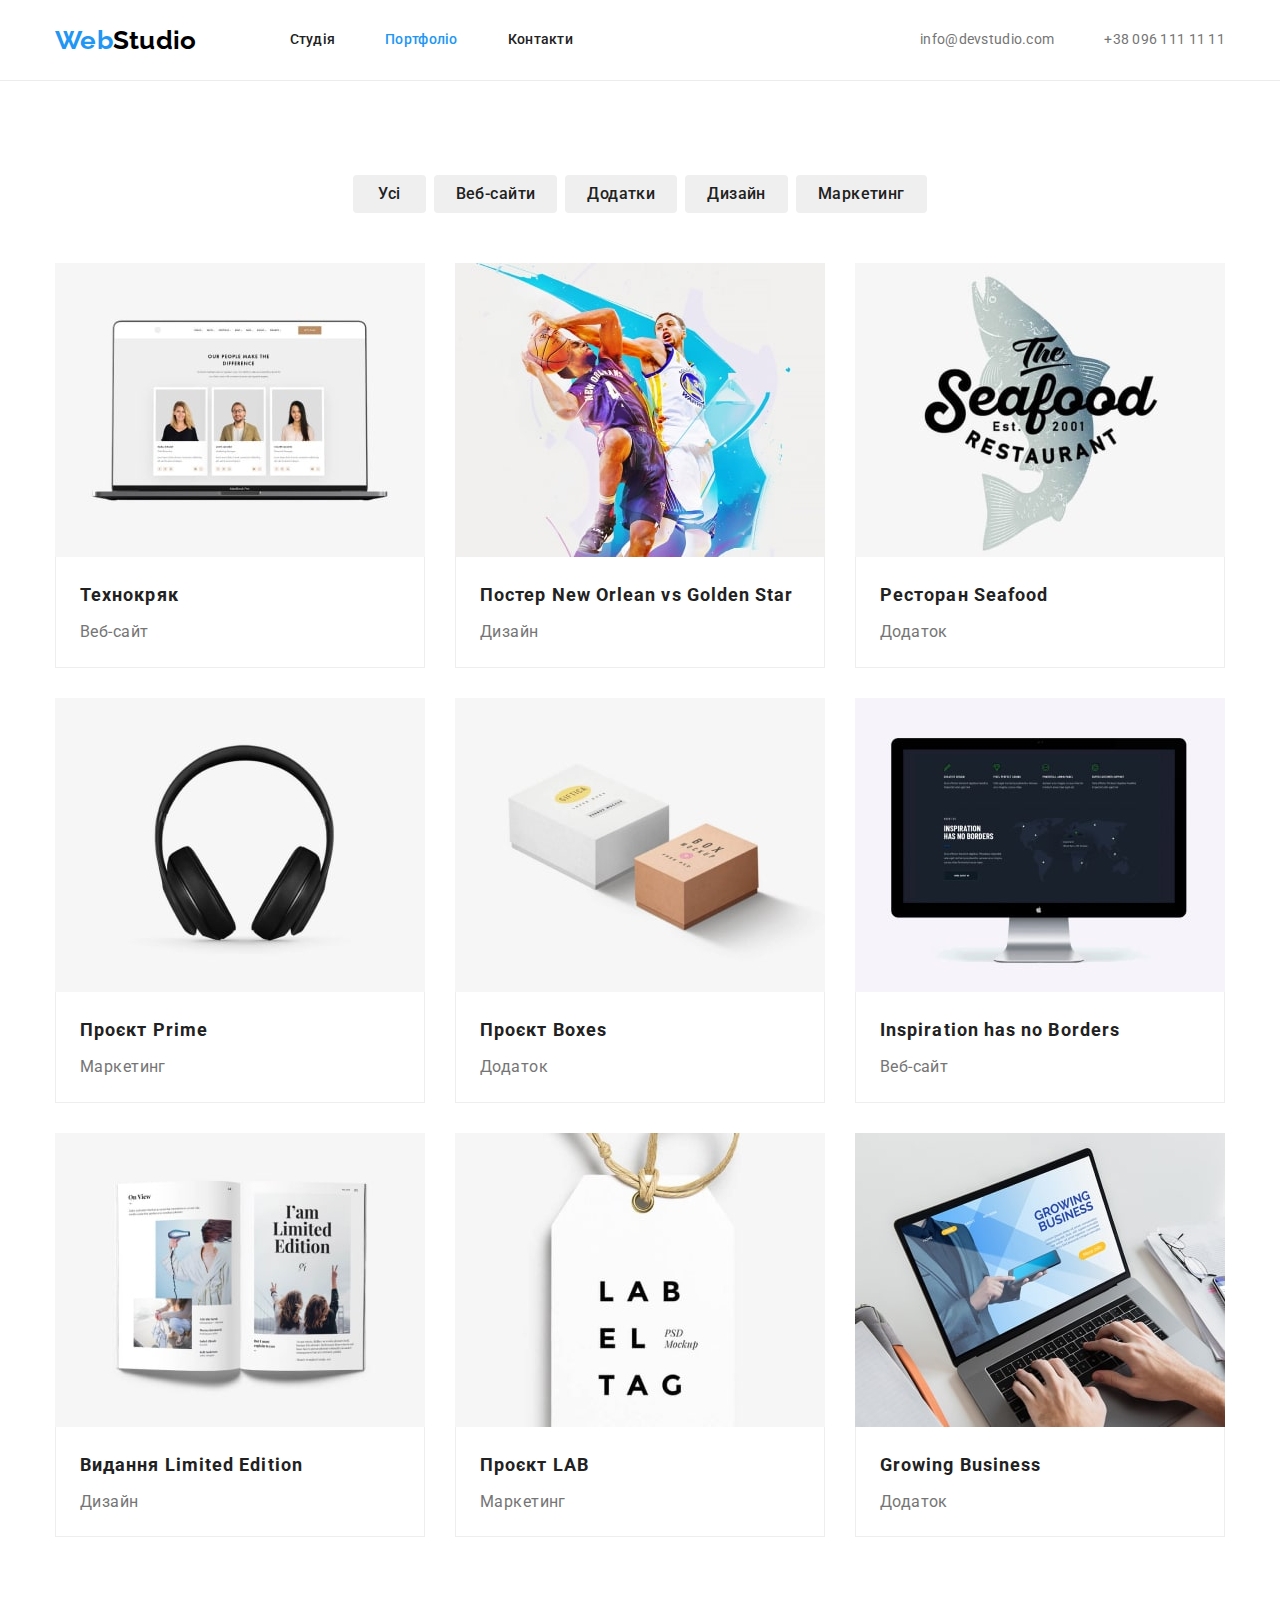
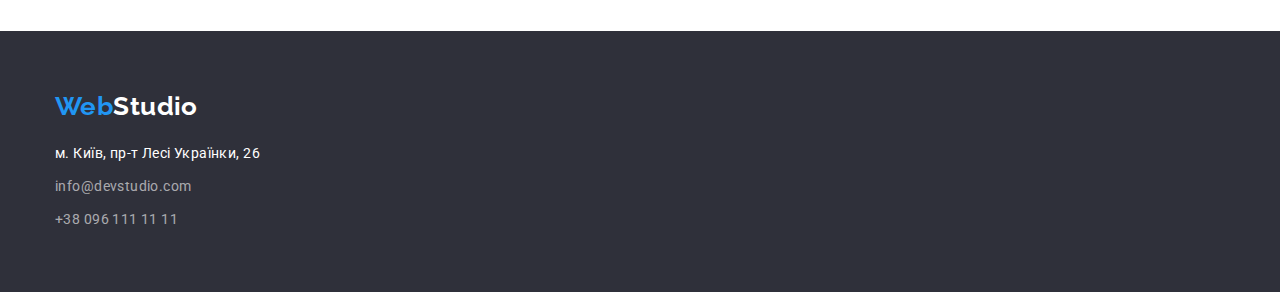
==== portfolio.html @ f3ba5140 "added initial files" ====
<!DOCTYPE html>
<html lang="uk">
<head>
    <meta charset="UTF-8">
    <meta http-equiv="X-UA-Compatible" content="IE=edge">
    <meta name="viewport" content="width=device-width, initial-scale=1.0">
    <title>WebStudio</title>
    <link
        href="https://fonts.googleapis.com/css2?family=Raleway:wght@700&family=Roboto:wght@400;500;700;900&display=swap"
        rel="stylesheet" />
    <link rel="stylesheet" href="https://cdnjs.cloudflare.com/ajax/libs/modern-normalize/1.1.0/modern-normalize.min.css"/>
    <link rel="stylesheet" href="./css/styles.css"/>
</head>

<body>
    <header class="header">
        <div class="container">
            <nav class="header-nav">
                <a class="logo" href="./index.html"><span class="logo-web">Web</span>Studio</a>
                <ul class="header-nav-list list">
                    <li class="item"><a class="header-nav-link link" href="./index.html">Студія</a></li>
                    <li class="item"><a class="header-nav-link link current" href="./portfolio.html">Портфоліо</a></li>
                    <li class="item"><a class="header-nav-link link" href="#">Контакти</a></li>
                </ul>
            </nav>
            <ul class="header-contact-list list">
                <li class="item">
                    <a class="header-contact-link link" href="mailto:info@devstudio.com">info@devstudio.com</a>
                </li>
                <li class="item">
                    <a class="header-contact-link link" href="tel:+380961111111">+38 096 111 11 11</a>
                </li>
            </ul>
        </div>
    </header>

    <main>
        <!-- Our Projects Section -->
        <section class="projects">
            <div class="container">
                <h1 class="visually-hidden">Наші роботи</h1>
                <ul class="projects-btn-list list">
                    <li class="item"><button class="projects-btn main-btn" type="button">Усі</button></li>
                    <li class="item"><button class="projects-btn" type="button">Веб-сайти</button></li>
                    <li class="item"><button class="projects-btn" type="button">Додатки</button></li>
                    <li class="item"><button class="projects-btn" type="button">Дизайн</button></li>
                    <li class="item"><button class="projects-btn" type="button">Маркетинг</button></li>
                </ul>
                <ul class="projects-list list">
                    <li class="item">
                        <a class="projects-link link" href="#">
                            <img class="projects-list-img" src="./images/projects/projects-img-1.jpg" alt="Технокряк" width="370"
                                height="294">
                            <div class="card-border">
                                <h2 class="projects-list-title">Технокряк</h2>
                                <p class="projects-list-category">Веб-сайт</p>
                            </div>
                        </a>
                    </li>
                    <li class="item">
                        <a class="projects-link link" href="#">
                            <img class="projects-list-img" src="./images/projects/projects-img-2.jpg"
                                alt="Постер New Orlean vs Golden Star" width="370" height="294">
                            <div class="card-border">
                                <h2 class="projects-list-title">Постер New Orlean vs Golden Star</h2>
                                <p class="projects-list-category">Дизайн</p>
                            </div>
                        </a>
                    </li>
                    <li class="item">
                        <a class="projects-link link" href="#">
                            <img class="projects-list-img" src="./images/projects/projects-img-3.jpg" alt="Ресторан Seafood" width="370"
                                height="294">
                            <div class="card-border">
                                <h2 class="projects-list-title">Ресторан Seafood</h2>
                                <p class="projects-list-category">Додаток</p>
                            </div>          
                        </a>
                    </li>
                    <li class="item">
                        <a class="projects-link link" href="#">
                            <img class="projects-list-img" src="./images/projects/projects-img-4.jpg" alt="Проєкт Prime" width="370"
                                height="294">
                            <div class="card-border">
                                <h2 class="projects-list-title">Проєкт Prime</h2>
                                <p class="projects-list-category">Маркетинг</p>
                            </div>        
                        </a>
                    </li>
                    <li class="item">
                        <a class="projects-link link" href="#">
                            <img class="projects-list-img" src="./images/projects/projects-img-5.jpg" alt="Проєкт Boxes" width="370"
                                height="294">
                            <div class="card-border">
                                <h2 class="projects-list-title">Проєкт Boxes</h2>
                                <p class="projects-list-category">Додаток</p>
                            </div>      
                        </a>
                    </li>
                    <li class="item">
                        <a class="projects-link link" href="#">
                            <img class="projects-list-img" src="./images/projects/projects-img-6.jpg" alt="Inspiration has no Borders"
                                width="370" height="294">
                            <div class="card-border">
                                <h2 class="projects-list-title">Inspiration has no Borders</h2>
                                <p class="projects-list-category">Веб-сайт</p>
   
                            </div>                   
                        </a>
                    </li>
                    <li class="item">
                        <a class="projects-link link" href="#">
                            <img class="projects-list-img" src="./images/projects/projects-img-7.jpg" alt="Видання Limited Edition"
                                width="370" height="294">
                            <div class="card-border">
                                <h2 class="projects-list-title">Видання Limited Edition</h2>
                                <p class="projects-list-category">Дизайн</p>
        
                            </div>                
                        </a>
                    </li>
                    <li class="item">
                        <a class="projects-link link" href="#">
                            <img class="projects-list-img" src="./images/projects/projects-img-8.jpg" alt="Проєкт LAB" width="370"
                                height="294">
                            <div class="card-border">
                                <h2 class="projects-list-title">Проєкт LAB</h2>
                                <p class="projects-list-category">Маркетинг</p>
                  
                            </div>   
                        </a>
                    </li>
                    <li class="item">
                        <a class="projects-link link" href="#">
                            <img class="projects-list-img" src="./images/projects/projects-img-9.jpg" alt="Growing Business" width="370"
                                height="294">
                            <div class="card-border">
                                <h2 class="projects-list-title">Growing Business</h2>
                                <p class="projects-list-category">Додаток</p>
              
                            </div>         
                        </a>
                    </li>
                </ul>
            </div>
        </section>
    </main> 
    <footer class="footer">
        <div class="container">
            <a class="logo" href="./index.html"><span class="logo-web">Web</span>Studio</a>
            <address class="footer-address">
                <ul class="footer-list list">
                    <li class="item"><a class="footer-list-link link address" href="https://goo.gl/maps/mnZD3GT6xmmtejTY8"
                            rel="noopener noreferrer nofollow" target="_blank">м. Київ, пр-т Лесі Українки, 26</a></li>
                    <li class="item"><a class="footer-list-link link"
                            href="mailto:info@devstudio.com">info@devstudio.com</a></li>
                    <li class="item"><a class="footer-list-link link" href="tel:+380961111111">+38 096 111 11 11</a></li>
                </ul>
            </address>
        </div>
    </footer>
</body>
---- css/styles.css ----
:root {
    --first-primary-color: #212121;
    --second-primary-color: #757575;
    --accent-color: #2196F3;
    --white: #FFFFFF;
    --black: #000000;
    --grey: rgba(255, 255, 255, 0.6);
    --secondary-background-color: #2F303A;
    --additional-background-color: #F5F4FA;
    --active-btn-color: #188CE8;
}
/* body */
body {
    font-family: "Roboto", sans-serif;
    font-size: 14px;
    letter-spacing: 0.03em;
    color: var(--first-primary-color);
    background-color: var(--white);
}
/* link */
.link {
    text-decoration: none;
}
/* glabal margins reset */
h1,h2,h3,h4,h5,h6,p,ul {
    margin-top: 0;
    margin-bottom: 0;
}
/* img */
img {
    display: block;
    max-width: 100%;
}
.container {
    margin-left: auto;
    margin-right: auto;
    padding-left: 15px;
    padding-right: 15px;
    width: 1200px;
}

/* header */
.logo {
    font-family:"Raleway", sans-serif;
    font-weight: 700;
    font-size: 26px;
    line-height: 1.19;
    text-decoration: none;
}

.header {
    border-bottom-width: 1px;
    border-bottom-style: solid;
    border-bottom-color:#ECECEC;
}

.header .logo {
    margin-right: 93px;
    color: var(--black);
}

.list {
    list-style: none;
    padding-left: 0px;
}

header > .container {
    align-items: center;
    display: flex;
}

.header-nav {
    display: flex;
    align-items: center;

    font-weight: 500;
    line-height: 1.14;
    letter-spacing: 0.02em;
}

.header-nav-list {
    align-items: center;
    display: flex;
}

.header-nav-list .item:not(:last-child) {
    margin-right: 50px;
}
.header-nav-link {
    display: block;
    padding-top: 32px;
    padding-bottom: 32px;

    letter-spacing: 0.02em;
    color: var(--first-primary-color);
}

.link.current {
    color: var(--accent-color);
}

.header-contact-list {
    display: flex;
    margin-left: auto;
}

.header-contact-list .item + .item {
    margin-left: 50px;
}
.header-contact-link {
    display: block;
    padding-top: 32px;
    padding-bottom: 32px;

    color: var(--second-primary-color);
    letter-spacing: 0.02em;
    line-height: 1.14;
}
/* sections */
section {
    padding-top: 94px;
    padding-bottom: 94px;
}
section.other-paddings {
    padding-top: 200px;
    padding-bottom: 200px;
}
section.no-bottom-padding {
    padding-bottom: 0px;
}

/* hero */
.hero {
    background-color: var(--secondary-background-color);
    text-align: center;
}

.hero-title {
    margin-bottom: 30px;
    margin-left: auto;
    margin-right: auto;
    width: 696px;

    font-weight: 900;
    font-size: 44px;
    line-height: 1.36;
    text-align: center;
    letter-spacing: 0.06em;
    text-transform: uppercase;
    color: var(--white);
}

.hero-btn {
    padding: 10px 32px;

    font-weight: 700;
    font-size: 16px;
    line-height: 1.86;
    text-align: center;
    letter-spacing: 0.06em;
    font-family: inherit;

    border-radius: 4px;
    border: none;
    background-color: var(--accent-color);
    color: var(--white);
    cursor: pointer;
    
}
.hero-btn:hover, .hero-btn:focus {
    background-color: var(--active-btn-color);
}
/* Advantages Section */
.advantages-list {
    display: flex;
}

.advantages-list .item:not(:last-child) {
    margin-right: 30px;
}

.advantages-list .item {
    width: calc((100%-90px)/4);
}
.advantages-list-title {
    margin-bottom: 10px;

    font-weight: 700;
    line-height: 1.14;
    letter-spacing: 0.03em;
    text-transform: uppercase;
}
.advantages-list-descr {
    line-height: 1.71;
    color: var(--second-primary-color)
}
/* About Section */
.about-title {
    margin-bottom: 50px;

    font-weight: 700;
    font-size: 36px;
    line-height: 1.17;
    text-align: center;
}

.about-list {
    display: flex;
}

.about-list .item:not(:last-child) {
    margin-right: 30px;
}
/* Our Team Section */
.team {
   background-color: var(--additional-background-color);
}
.team-title {
    margin-bottom: 50px;

    font-weight: 700;
    font-size: 36px;
    line-height: 1.17;
    text-align: center;
}

.team-list {
    display: flex;
}

.team-list .item {
    background-color: var(--white);
    border-radius: 0px 0px 4px 4px;
}

.team-list .item:not(:last-child) {
    margin-right: 30px;
}

.team-list-title {
    margin-bottom: 10px;

    font-weight: 500;
    font-size: 16px;
    line-height: 1.17;
    text-align: center;
}
.team-list-descr {
    font-size: 16px;
    line-height: 1.19;
    text-align: center;
    color: var(--second-primary-color)
}

.team-container {
    padding-top: 30px;
    padding-bottom: 30px;
}

/* footer */
.footer .logo {
    display: block;
    margin-bottom: 20px;
    color: var(--white);
}


.logo-web {
    color: var(--accent-color);
}

.footer {
    background-color: var(--secondary-background-color);
}

.footer > .container {
    padding-top: 60px;
    padding-bottom: 60px;
}

.footer-list .item:not(:last-child) {
    margin-bottom: 9px;
}

.footer-list-link {
    line-height: 1.71;    
    color: var(--grey);
    font-style: inherit;
}
.footer-address{
    font-style: normal;
}
.address {
    color: var(--white)
}

.link:hover,
.link:focus {
    color: var(--accent-color);
}
.visually-hidden {
    position: absolute;
    white-space: nowrap;
    width: 1px;
    height: 1px;
    overflow: hidden;
    border: 0;
    padding: 0;
    clip: rect(0 0 0 0);
    clip-path: inset(50%);
    margin: -1px;
}
.list {
    list-style: none;
}

/* portfolio.html */
/* Projects Section */
.projects-btn-list {
    display: flex;
    justify-content: center;
    margin-bottom: 50px;
}

.projects-btn-list .item:not(:last-child) {
    margin-right: 8px;
}

.projects-list {
    display: flex;
    flex-wrap: wrap;
}

.projects-list .item {
    flex-basis: calc((100% - 60px) / 3);
    margin-right: 30px;
    margin-bottom: 30px;
    box-sizing: border-box;
}

.projects-list .item:nth-child(3n) {
    margin-right: 0px;
}
.card-border {
    padding: 20px 24px;

    border: 1px solid #EEEEEE;
    border-top: 0px;
}

.projects {
    margin-bottom: -30px;
}

.projects-list-title {
    margin-bottom: 4px;

    font-weight: 700;
    font-size: 18px;
    line-height: 2;
    letter-spacing: 0.06em;
    color: var(--first-primary-color);
}

.projects-list-category {
    font-size: 16px;
    line-height: 1.86;    
    color: var(--second-primary-color);
}

.projects-btn {
    padding: 6px 22px;

    font-family: inherit;
    font-weight: 500;
    font-size: 16px;
    line-height: 1.63;
    text-align: center;
    color: inherit;
    letter-spacing: inherit;
    cursor: pointer;
    border-radius: 4px;
    border: none;
}
.projects-btn.main-btn {
    padding: 6px 25px;
}

.projects-btn:hover,
.projects-btn:focus {
    background-color: var(--accent-color);
    color:var(--white)
}
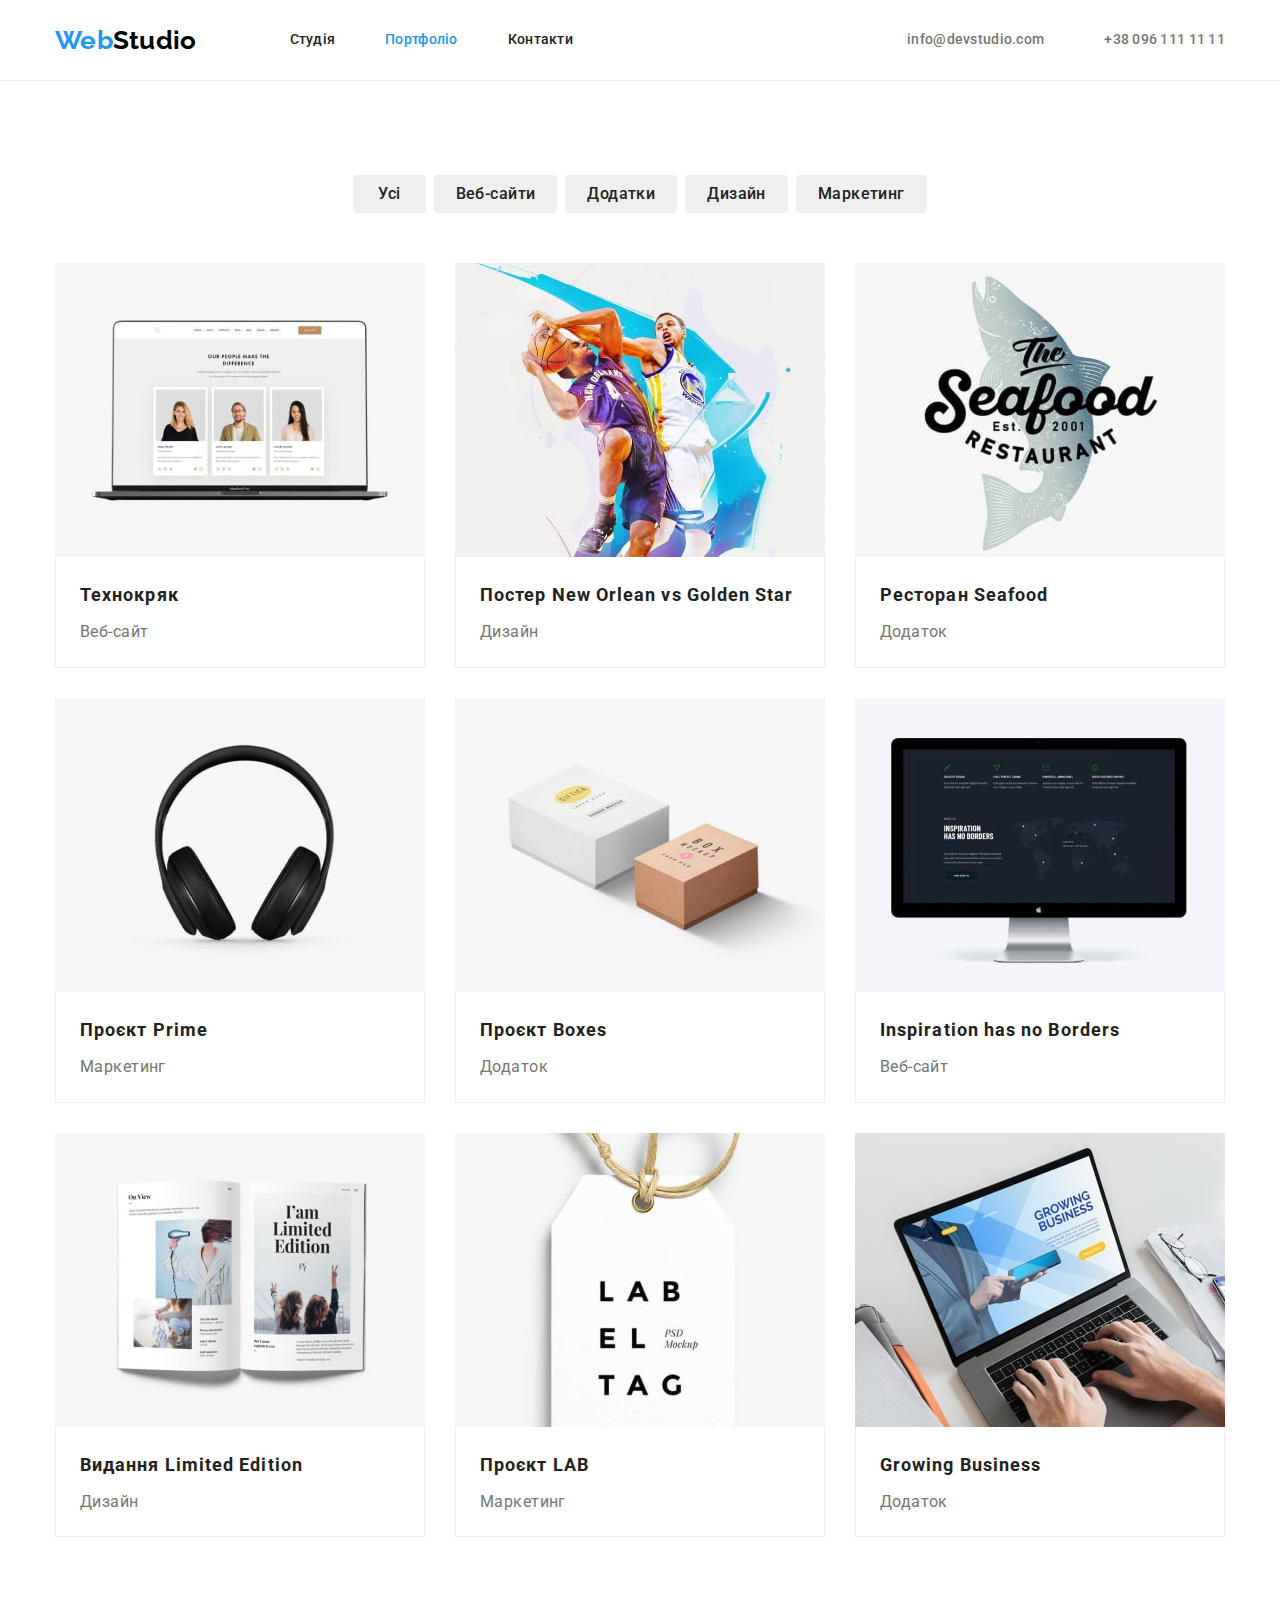
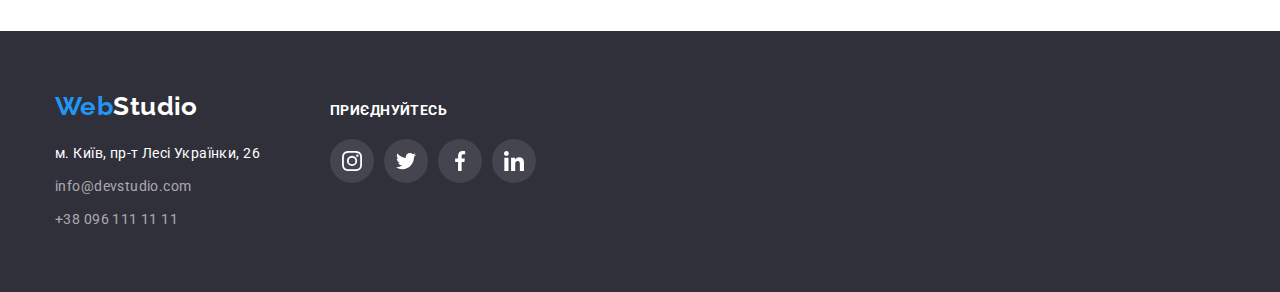
==== commit 1869433e: "added decorative elements" ====
--- a/portfolio.html
+++ b/portfolio.html
@@ -147,16 +147,53 @@
     </main> 
     <footer class="footer">
         <div class="container">
-            <a class="logo" href="./index.html"><span class="logo-web">Web</span>Studio</a>
-            <address class="footer-address">
-                <ul class="footer-list list">
-                    <li class="item"><a class="footer-list-link link address" href="https://goo.gl/maps/mnZD3GT6xmmtejTY8"
-                            rel="noopener noreferrer nofollow" target="_blank">м. Київ, пр-т Лесі Українки, 26</a></li>
-                    <li class="item"><a class="footer-list-link link"
-                            href="mailto:info@devstudio.com">info@devstudio.com</a></li>
-                    <li class="item"><a class="footer-list-link link" href="tel:+380961111111">+38 096 111 11 11</a></li>
+            <div class="footer-contacts">
+                <a class="logo" href="./index.html"><span class="logo-web">Web</span>Studio</a>
+                <address class="footer-address">
+                    <ul class="footer-list list">
+                        <li class="item"><a class="footer-list-link link address"
+                                href="https://goo.gl/maps/mnZD3GT6xmmtejTY8" rel="noopener noreferrer nofollow"
+                                target="_blank">м. Київ, пр-т Лесі Українки, 26</a></li>
+                        <li class="item"><a class="footer-list-link link"
+                                href="mailto:info@devstudio.com">info@devstudio.com</a></li>
+                        <li class="item"><a class="footer-list-link link" href="tel:+380961111111">+38 096 111 11 11</a>
+                        </li>
+                    </ul>
+                </address>
+            </div>
+            <div class="footer-socials">
+                <p class="call-to-action">Приєднуйтесь</p>
+                <ul class="socials-list list">
+                    <li class="socials-item">
+                        <a class="socials-link link" href="#">
+                            <svg class="socials-icon">
+                                <use href="./images/svg/sprite.svg#icon-instagram"></use>
+                            </svg>
+                        </a>
+                    </li>
+                    <li class="socials-item">
+                        <a class="socials-link link" href="#">
+                            <svg class="socials-icon">
+                                <use href="./images/svg/sprite.svg#icon-twitter"></use>
+                            </svg>
+                        </a>
+                    </li>
+                    <li class="socials-item">
+                        <a class="socials-link link" href="#">
+                            <svg class="socials-icon">
+                                <use href="./images/svg/sprite.svg#icon-facebook"></use>
+                            </svg>
+                        </a>
+                    </li>
+                    <li class="socials-item">
+                        <a class="socials-link link" href="#">
+                            <svg class="socials-icon">
+                                <use href="./images/svg/sprite.svg#icon-linkedin"></use>
+                            </svg>
+                        </a>
+                    </li>
                 </ul>
-            </address>
+            </div>
         </div>
     </footer>
 </body>--- a/css/styles.css
+++ b/css/styles.css
@@ -8,6 +8,7 @@
     --secondary-background-color: #2F303A;
     --additional-background-color: #F5F4FA;
     --active-btn-color: #188CE8;
+    --icon-color: #AFB1B8;
 }
 /* body */
 body {
@@ -39,6 +40,15 @@
     width: 1200px;
 }
 
+.section-title {
+    margin-bottom: 50px;
+    
+    font-weight: 700;
+    font-size: 36px;
+    line-height: 1.17;
+    text-align: center;
+}
+
 /* header */
 .logo {
     font-family:"Raleway", sans-serif;
@@ -95,7 +105,7 @@
     color: var(--first-primary-color);
 }
 
-.link.current {
+.header-nav-link.current {
     color: var(--accent-color);
 }
 
@@ -107,15 +117,30 @@
 .header-contact-list .item + .item {
     margin-left: 50px;
 }
+
 .header-contact-link {
-    display: block;
+    display: flex;
     padding-top: 32px;
     padding-bottom: 32px;
-
-    color: var(--second-primary-color);
+    margin-left: 10px;
+
     letter-spacing: 0.02em;
     line-height: 1.14;
-}
+    font-weight: 500;
+    
+    color: var(--second-primary-color);
+}
+
+.icon-contact {
+    margin-right: 10px;
+    fill: currentColor;
+}
+
+.header-contact-list .item {
+    display: flex;
+    align-items: center;
+}
+
 /* sections */
 section {
     padding-top: 94px;
@@ -131,8 +156,18 @@
 
 /* hero */
 .hero {
+    max-width: 1600px;
+    min-height: 600px;
+    margin-left: auto;
+    margin-right: auto;
+
     background-color: var(--secondary-background-color);
     text-align: center;
+    background-image: linear-gradient(rgba(47, 48, 58, 0.4),rgba(47, 48, 58, 0.4)), url(../images/background/hero-bgd.jpg);
+    background-repeat: no-repeat;
+    background-position: center;
+    background-size: cover;
+    /* last 2?? */
 }
 
 .hero-title {
@@ -162,6 +197,7 @@
 
     border-radius: 4px;
     border: none;
+    box-shadow: 0px 4px 4px rgba(0, 0, 0, 0.15);
     background-color: var(--accent-color);
     color: var(--white);
     cursor: pointer;
@@ -182,6 +218,56 @@
 .advantages-list .item {
     width: calc((100%-90px)/4);
 }
+
+.advantages-container {
+    margin-bottom: 30px;
+    display: flex;
+    height: 120px;
+    width: 270px;
+    justify-content: center;
+    align-items: center;
+
+    background-color: var(--additional-background-color);
+    border-radius: 4px;
+}
+
+.advantages-icon {
+    width: 70px;
+    height: 70px;
+
+}
+/* додавання іконок в секції Переваги як псевдоелементи  */
+
+/* .advantages-list .item::before {
+    display: inline-block;
+    content: '';
+    height: 120px;
+    width: 270px;
+    background-color: var(--additional-background-color);
+    border-radius: 4px;
+    margin-bottom: 30px;
+
+    background-repeat: no-repeat;
+    background-position: center;
+    background-size: 70px 70px;
+}
+
+.icon-antenna::before {
+    background-image: url(../images/svg/antenna.svg);
+}
+
+.icon-clock::before {
+    background-image: url(../images/svg/clock.svg);
+}
+
+.icon-diagram::before {
+    background-image: url(../images/svg/diagram.svg);
+}
+
+.icon-astronaut::before {
+    background-image: url(../images/svg/astronaut.svg);
+} */
+
 .advantages-list-title {
     margin-bottom: 10px;
 
@@ -195,15 +281,6 @@
     color: var(--second-primary-color)
 }
 /* About Section */
-.about-title {
-    margin-bottom: 50px;
-
-    font-weight: 700;
-    font-size: 36px;
-    line-height: 1.17;
-    text-align: center;
-}
-
 .about-list {
     display: flex;
 }
@@ -215,14 +292,6 @@
 .team {
    background-color: var(--additional-background-color);
 }
-.team-title {
-    margin-bottom: 50px;
-
-    font-weight: 700;
-    font-size: 36px;
-    line-height: 1.17;
-    text-align: center;
-}
 
 .team-list {
     display: flex;
@@ -231,6 +300,7 @@
 .team-list .item {
     background-color: var(--white);
     border-radius: 0px 0px 4px 4px;
+    box-shadow: 0px 1px 3px rgba(0, 0, 0, 0.12), 0px 1px 1px rgba(0, 0, 0, 0.14), 0px 2px 1px rgba(0, 0, 0, 0.2);
 }
 
 .team-list .item:not(:last-child) {
@@ -246,10 +316,44 @@
     text-align: center;
 }
 .team-list-descr {
+    margin-bottom: 16px;
+
     font-size: 16px;
     line-height: 1.19;
     text-align: center;
     color: var(--second-primary-color)
+}
+
+.socials-list {
+    display: flex;
+    justify-content: center;
+}
+
+.socials-item:not(:last-child) {
+    margin-right: 10px;
+}
+
+.socials-link {
+    width: 44px;
+    height: 44px;
+    color: var(--icon-color);
+    background-color: var(--white);
+    border-radius: 50%;
+    display: flex;
+    justify-content: center;
+    align-items: center;
+}
+
+.socials-link.link:hover,
+.socials-link.link:focus {
+    color: var(--white);
+    background-color: var(--accent-color);
+}
+
+.socials-icon {
+    width: 20px;
+    height: 20px;
+    fill: currentColor;
 }
 
 .team-container {
@@ -257,14 +361,52 @@
     padding-bottom: 30px;
 }
 
+/* Clients Section */
+
+.clients-list {
+    display: flex;
+    justify-content: center;
+}
+
+.clients-list-item:not(:last-child) {
+    margin-right: 30px;
+}
+
+.clients-link {
+    width: 170px;
+    height: 92px;;
+    display: flex;
+    justify-content: center;
+    align-items: center;
+
+    color:  var(--icon-color);
+    border: 1px solid var(--icon-color);
+    border-radius: 4px; 
+}
+
+.clients-link:hover,
+.clients-link:focus {
+    color: var(--accent-color);
+    border-color: var(--accent-color);
+}
+
+.clients-icon {
+    width: 106px;
+    height: 60px;
+    fill: currentColor;
+}
+
 /* footer */
+.footer .container {
+    display: flex;
+    align-items: baseline;
+}
 .footer .logo {
     display: block;
     margin-bottom: 20px;
     color: var(--white);
 }
 
-
 .logo-web {
     color: var(--accent-color);
 }
@@ -293,11 +435,31 @@
 .address {
     color: var(--white)
 }
+/* footer socials */
+.footer-socials {
+    margin-left: 70px;
+}
+
+.call-to-action {
+    margin-bottom: 20px;
+
+    font-weight: 700;
+    line-height: 1.14;
+    text-transform: uppercase;
+
+    color: var(--white);
+}
+
+.footer .socials-link {
+    color: var(--white);
+    background-color: rgba(255, 255, 255, 0.1);;
+}
 
 .link:hover,
 .link:focus {
     color: var(--accent-color);
 }
+
 .visually-hidden {
     position: absolute;
     white-space: nowrap;
@@ -341,11 +503,21 @@
 .projects-list .item:nth-child(3n) {
     margin-right: 0px;
 }
+
 .card-border {
     padding: 20px 24px;
 
     border: 1px solid #EEEEEE;
     border-top: 0px;
+}
+
+.projects-link {
+    display: block;
+}
+
+.projects-link:hover, 
+.projects-link:focus {
+    box-shadow: 0px 1px 1px rgba(0, 0, 0, 0.12), 0px 4px 4px rgba(0, 0, 0, 0.06), 1px 4px 6px rgba(0, 0, 0, 0.16);
 }
 
 .projects {
@@ -389,5 +561,6 @@
 .projects-btn:hover,
 .projects-btn:focus {
     background-color: var(--accent-color);
-    color:var(--white)
+    color:var(--white);
+    box-shadow: 0px 3px 1px rgba(0, 0, 0, 0.1), 0px 1px 2px rgba(0, 0, 0, 0.08), 0px 2px 2px rgba(0, 0, 0, 0.12);
 }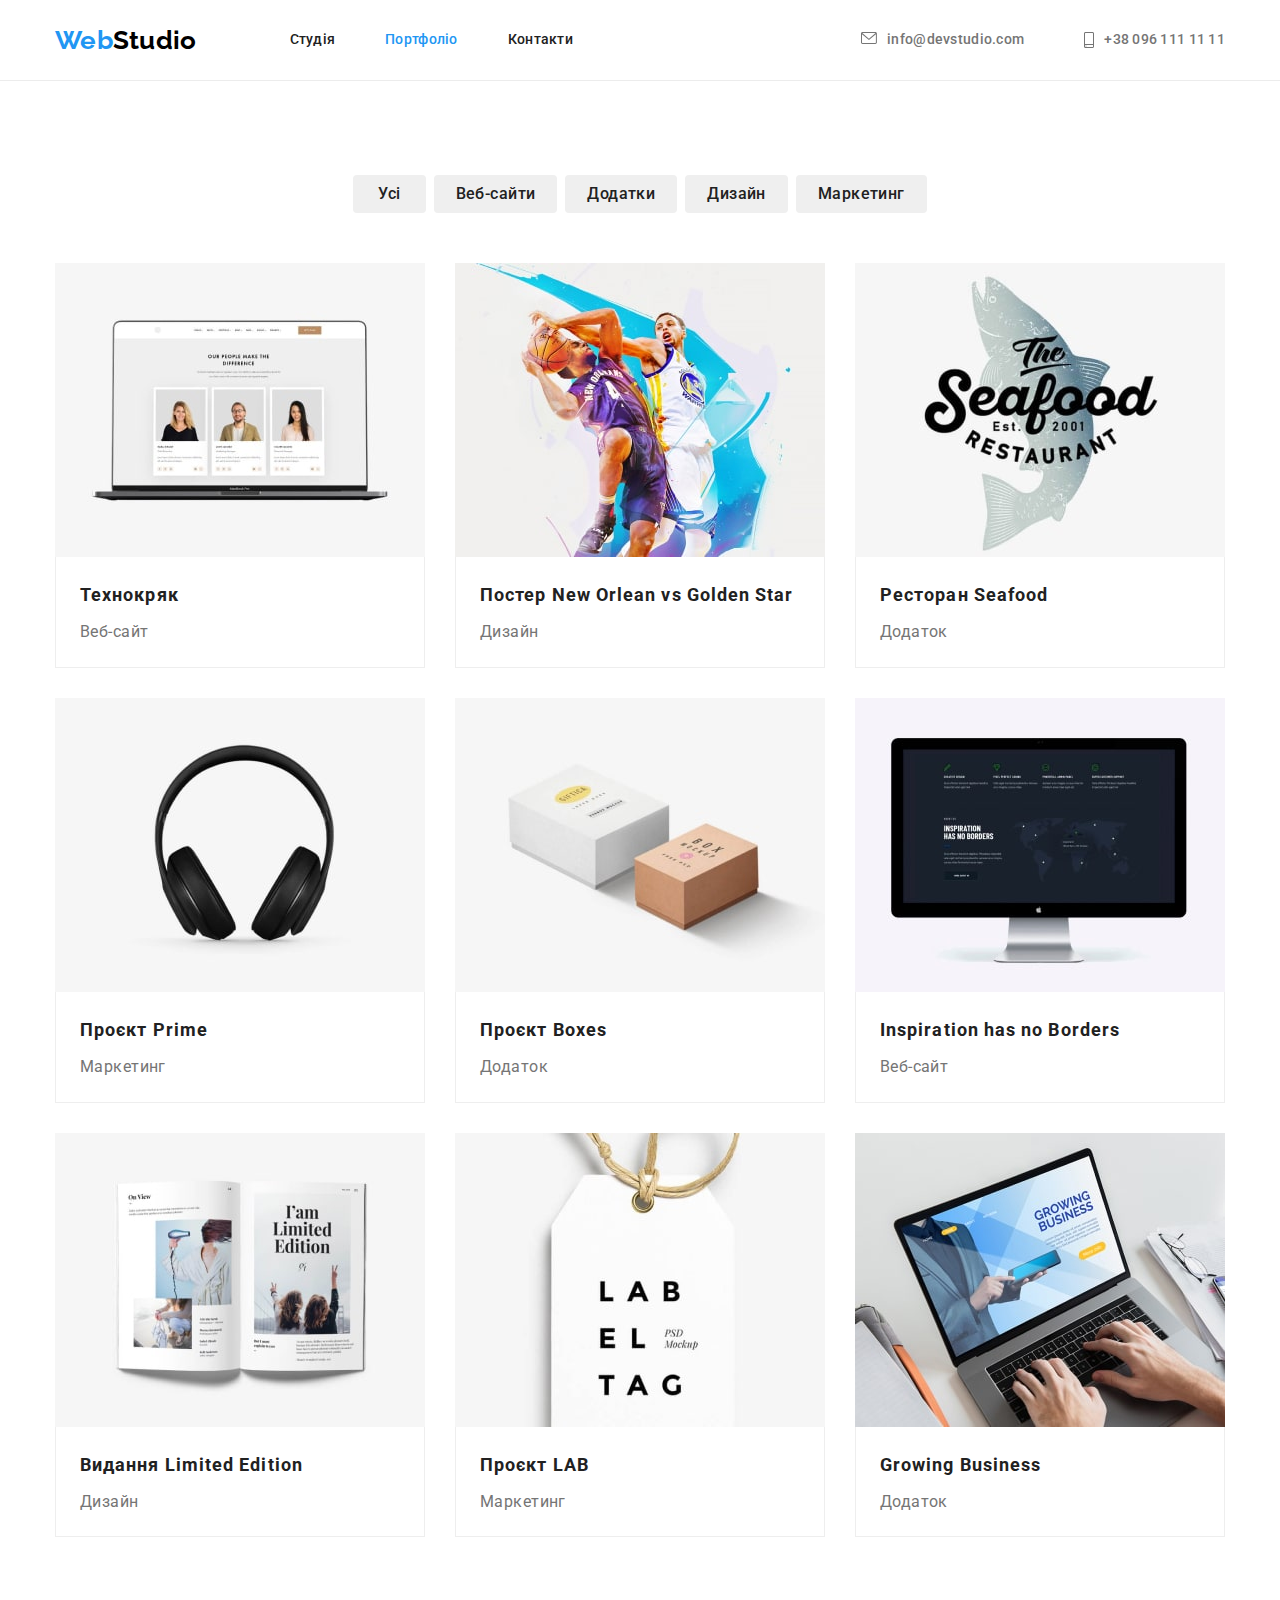
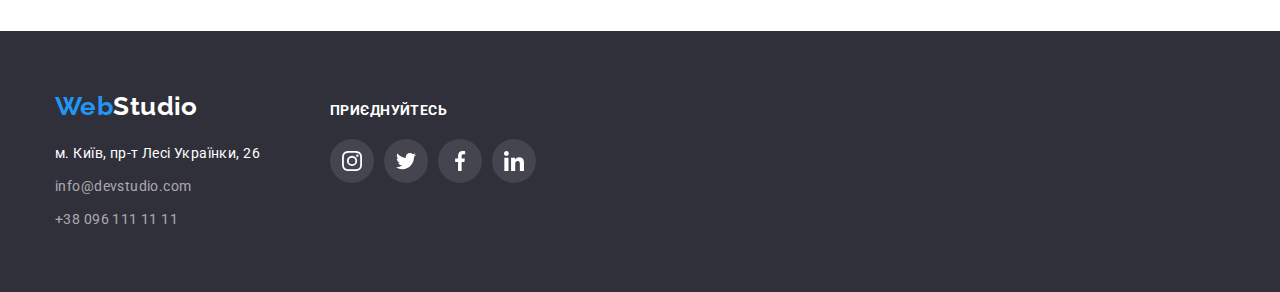
==== commit 41619734: "rename sprite.svg to icons.svg" ====
--- a/portfolio.html
+++ b/portfolio.html
@@ -25,15 +25,24 @@
             </nav>
             <ul class="header-contact-list list">
                 <li class="item">
-                    <a class="header-contact-link link" href="mailto:info@devstudio.com">info@devstudio.com</a>
+                    <a class="header-contact-link link" href="mailto:info@devstudio.com">
+                        <svg class="icon-contact" width="16" height="12">
+                            <use href="./images/svg/icons.svg#icon-mail"></use>
+                        </svg>
+                        <p class="info-contact">info@devstudio.com</p>
+                    </a>
                 </li>
                 <li class="item">
-                    <a class="header-contact-link link" href="tel:+380961111111">+38 096 111 11 11</a>
+                    <a class="header-contact-link link" href="tel:+380961111111">
+                        <svg class="icon-contact" width="10" height="16">
+                            <use href="./images/svg/icons.svg#icon-phone"></use>
+                        </svg>
+                        <p class="info-contact">+38 096 111 11 11</p>
+                    </a>
                 </li>
             </ul>
         </div>
     </header>
-
     <main>
         <!-- Our Projects Section -->
         <section class="projects">
@@ -167,28 +176,28 @@
                     <li class="socials-item">
                         <a class="socials-link link" href="#">
                             <svg class="socials-icon">
-                                <use href="./images/svg/sprite.svg#icon-instagram"></use>
-                            </svg>
-                        </a>
-                    </li>
-                    <li class="socials-item">
-                        <a class="socials-link link" href="#">
-                            <svg class="socials-icon">
-                                <use href="./images/svg/sprite.svg#icon-twitter"></use>
-                            </svg>
-                        </a>
-                    </li>
-                    <li class="socials-item">
-                        <a class="socials-link link" href="#">
-                            <svg class="socials-icon">
-                                <use href="./images/svg/sprite.svg#icon-facebook"></use>
-                            </svg>
-                        </a>
-                    </li>
-                    <li class="socials-item">
-                        <a class="socials-link link" href="#">
-                            <svg class="socials-icon">
-                                <use href="./images/svg/sprite.svg#icon-linkedin"></use>
+                                <use href="./images/svg/icons.svg#icon-instagram"></use>
+                            </svg>
+                        </a>
+                    </li>
+                    <li class="socials-item">
+                        <a class="socials-link link" href="#">
+                            <svg class="socials-icon">
+                                <use href="./images/svg/icons.svg#icon-twitter"></use>
+                            </svg>
+                        </a>
+                    </li>
+                    <li class="socials-item">
+                        <a class="socials-link link" href="#">
+                            <svg class="socials-icon">
+                                <use href="./images/svg/icons.svg#icon-facebook"></use>
+                            </svg>
+                        </a>
+                    </li>
+                    <li class="socials-item">
+                        <a class="socials-link link" href="#">
+                            <svg class="socials-icon">
+                                <use href="./images/svg/icons.svg#icon-linkedin"></use>
                             </svg>
                         </a>
                     </li>
--- a/css/styles.css
+++ b/css/styles.css
@@ -234,8 +234,8 @@
 .advantages-icon {
     width: 70px;
     height: 70px;
-
-}
+}
+
 /* додавання іконок в секції Переваги як псевдоелементи  */
 
 /* .advantages-list .item::before {
